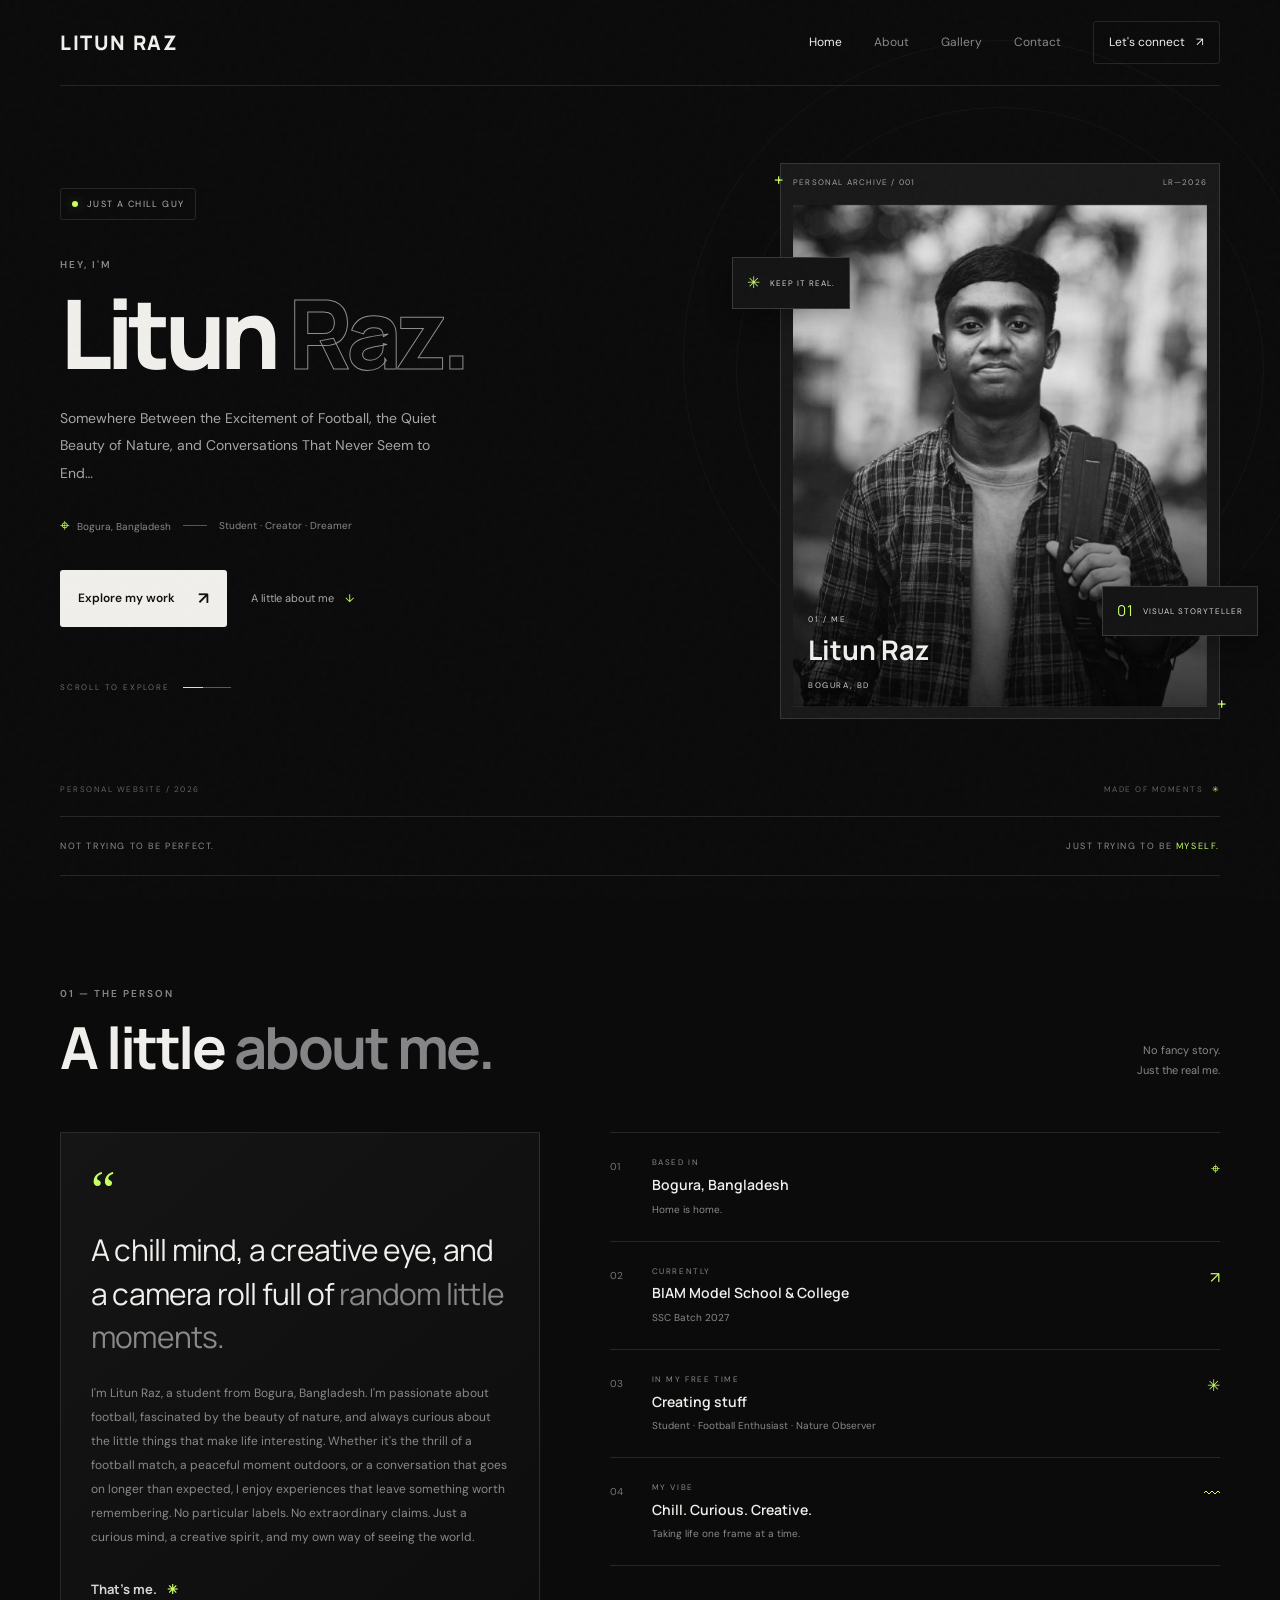
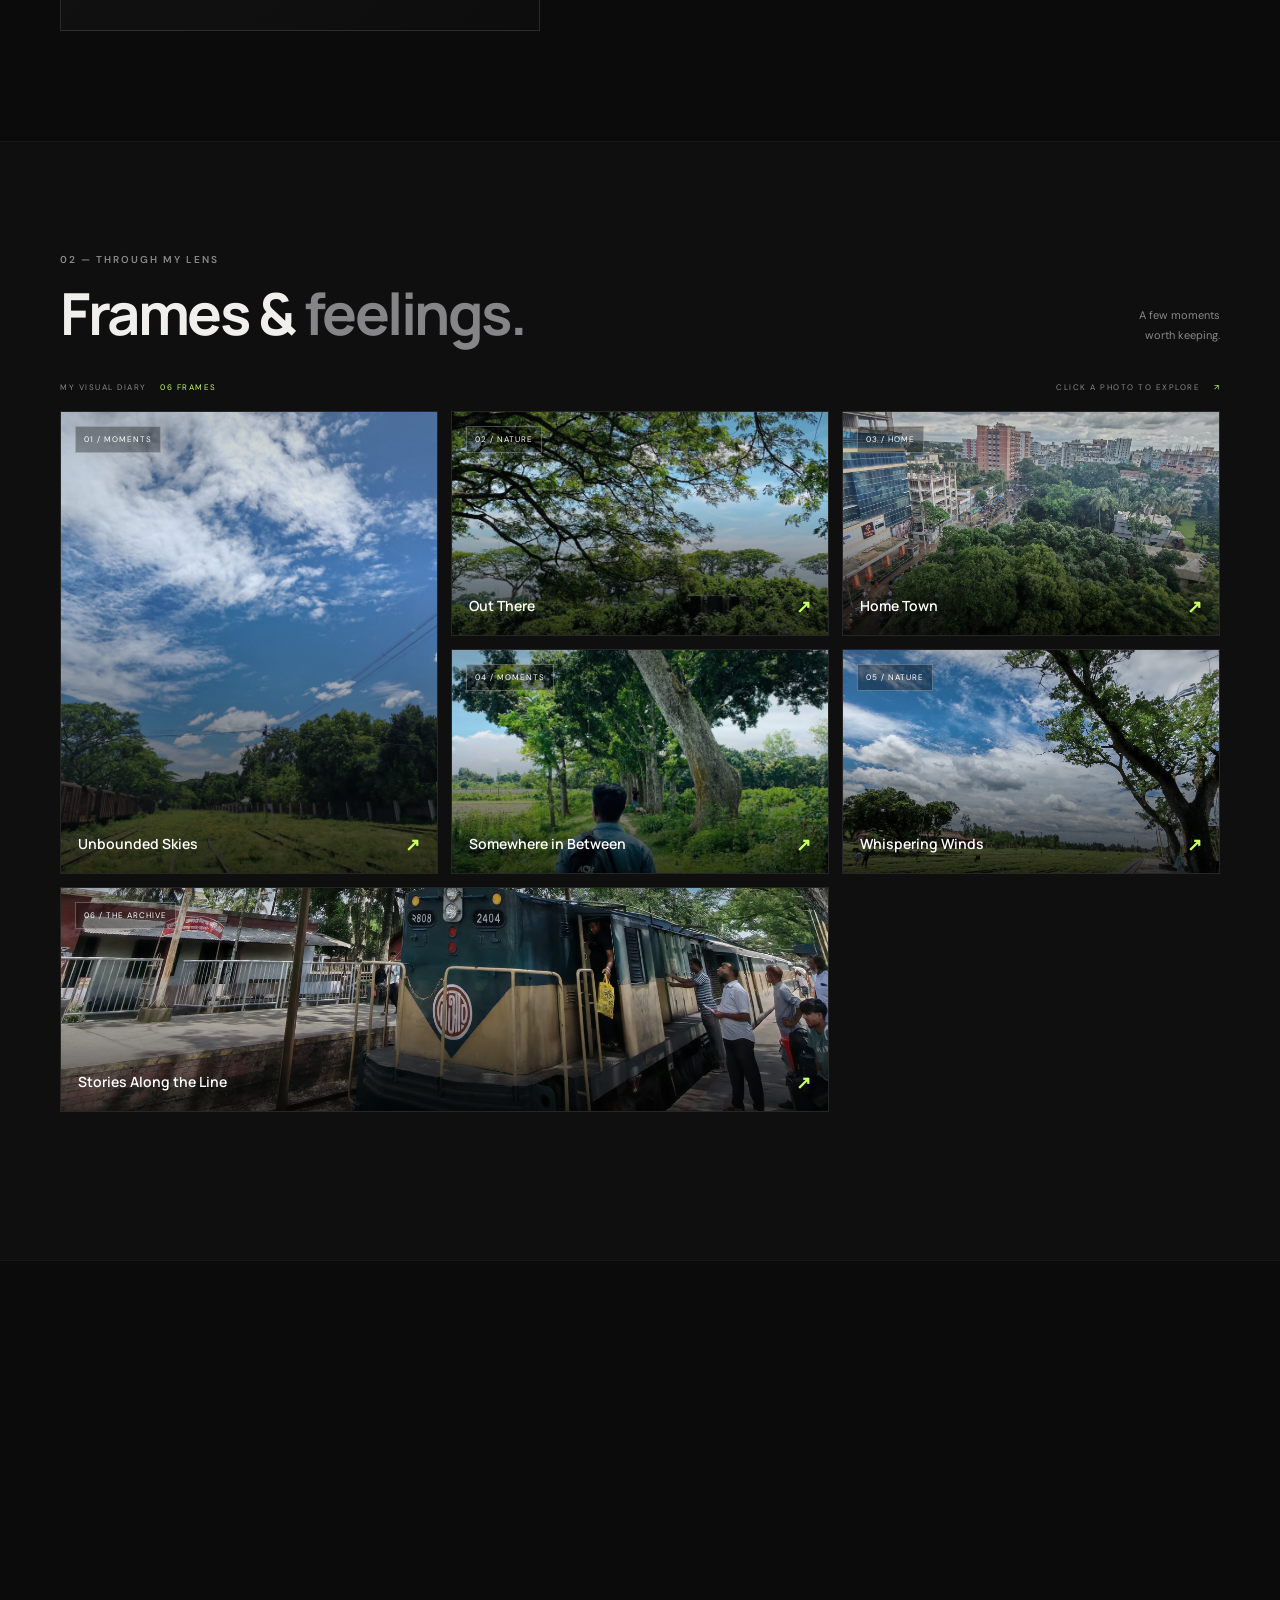
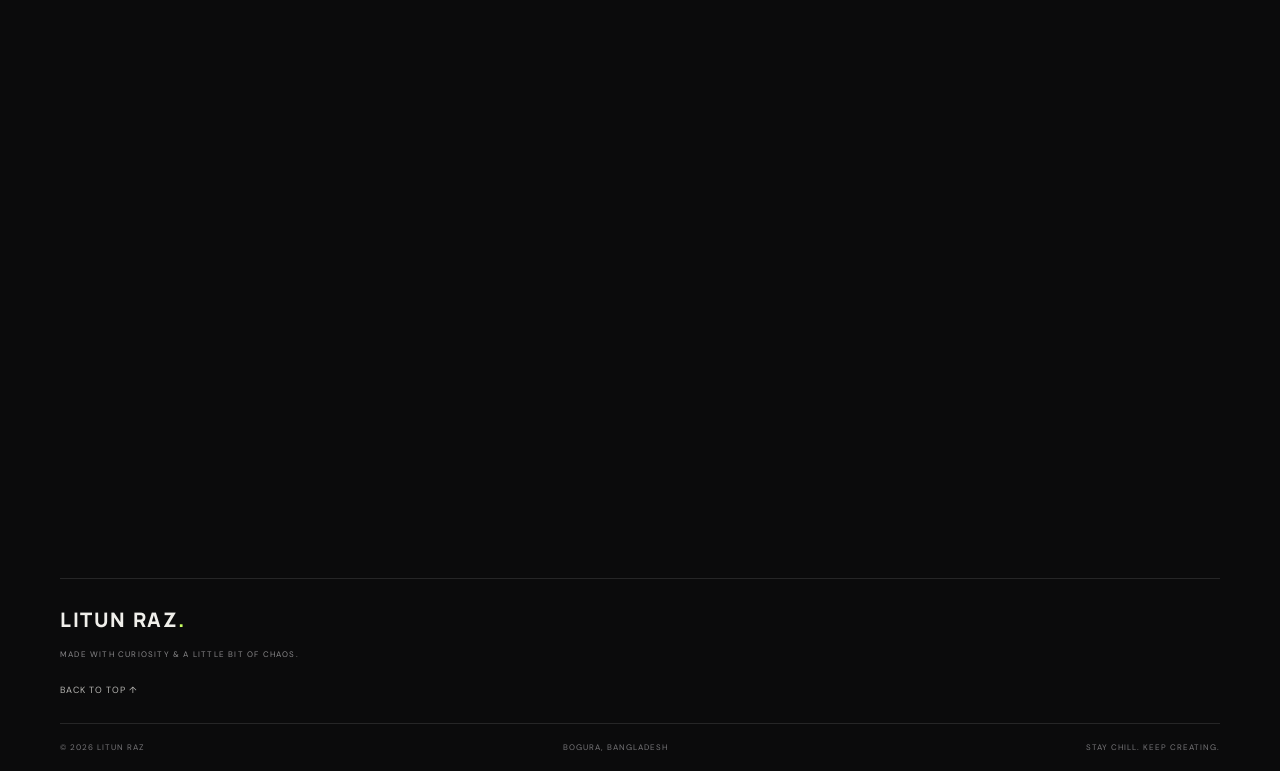
==== index.html @ 37dab56e "Initial commit" ====
<!DOCTYPE html>
<html lang="en">
<head>
  <meta charset="UTF-8">
  <meta name="viewport" content="width=device-width, initial-scale=1.0">
  <meta name="theme-color" content="#0b0b0c">
  <meta name="description" content="Litun Raz — student, photographer, videographer and creative soul from Bogura, Bangladesh.">
  <meta name="author" content="Litun Raz">
  <meta name="title" content="Litun Raz">
  <title>Litun Raz — A Creative Soul</title>

  <link rel="preconnect" href="https://fonts.googleapis.com">
  <link rel="preconnect" href="https://fonts.gstatic.com" crossorigin>
  <link href="https://fonts.googleapis.com/css2?family=DM+Sans:wght@400;500;600;700&family=Manrope:wght@400;500;600;700;800&display=swap" rel="stylesheet">
  <link rel="stylesheet" href="css/style.css">

  <!--favicon-->
  <link rel="icon" type="image/png" href="favicon/favicon-96x96.png" sizes="96x96" />
<link rel="icon" type="image/svg+xml" href="favicon/favicon.svg" />
<link rel="shortcut icon" href="favicon/favicon.ico" />
<link rel="apple-touch-icon" sizes="180x180" href="favicon/apple-touch-icon.png" />
<link rel="manifest" href="favicon/site.webmanifest" />

<!--script-->
  <script src="js/script.js" defer></script>
</head>

<body>
  <div class="noise" aria-hidden="true"></div>
  <div class="scroll-progress" id="scrollProgress"></div>

  <!-- NAVIGATION -->
  <header class="navbar" id="navbar">
    <a class="brand" href="#home" aria-label="Litun Raz home">
      <span class="brand-name">LITUN RAZ</span>
    </a>

    <button class="menu-toggle" id="menuToggle"
      aria-label="Open navigation" aria-expanded="false"
      aria-controls="navLinks">
      <span></span><span></span>
    </button>

    <nav class="nav-links" id="navLinks">
      <a class="nav-link active" href="#home">Home</a>
      <a class="nav-link" href="#about">About</a>
      <a class="nav-link" href="#gallery">Gallery</a>
      <a class="nav-link" href="#contact">Contact</a>
      <a class="nav-cta" href="#contact">Let's connect <span>↗</span></a>
    </nav>
  </header>

  <main>
    <!-- HERO -->
    <section class="hero section-wrap" id="home">
      <div class="hero-copy reveal">
        <div class="availability">
          <span class="status-dot"></span>
          <span>JUST A CHILL GUY</span>
        </div>

        <p class="eyebrow">HEY, I'M</p>
        <h1>Litun <span class="name-outline">Raz.</span></h1>

        <p class="hero-description">
          Somewhere Between the Excitement of Football, the Quiet Beauty of Nature, and Conversations That Never Seem to End…
        </p>

        <div class="hero-meta">
          <span><span class="meta-icon">⌖</span> Bogura, Bangladesh</span>
          <span class="meta-divider"></span>
          <span>Student · Creator · Dreamer</span>
        </div>

        <div class="hero-actions">
          <a href="#gallery" class="button button-light">
            Explore my work <span>↗</span>
          </a>
          <a href="#about" class="text-link">A little about me <span>↓</span></a>
        </div>

        <div class="hero-footnote">
          <span>SCROLL TO EXPLORE</span>
          <span class="scroll-line"></span>
        </div>
      </div>

      <div class="hero-visual reveal" id="heroVisual">
        <div class="hero-frame">
          <div class="frame-top">
            <span>PERSONAL ARCHIVE / 001</span>
            <span>LR—2026</span>
          </div>

          <img
            src="images/litunraz.jpg"
            alt="Portrait of Litun Raz"
            class="hero-photo"
            fetchpriority="high"
          >

          <div class="photo-shade"></div>

          <div class="photo-caption">
            <span class="caption-index">01 / ME</span>
            <span class="caption-name">Litun Raz</span>
            <span class="caption-place">BOGURA, BD</span>
          </div>
          <span class="frame-cross cross-one">+</span>
          <span class="frame-cross cross-two">+</span>
        </div>

        <div class="floating-note note-top">
          <span class="note-symbol">✳</span>
          <span>KEEP IT REAL.</span>
        </div>
        <div class="floating-note note-bottom">
          <span class="note-number">01</span>
          <span>VISUAL STORYTELLER</span>
        </div>
        <span class="orbit orbit-one"></span>
        <span class="orbit orbit-two"></span>
      </div>

      <div class="hero-bottom">
        <span>PERSONAL WEBSITE / 2026</span>
        <span>MADE OF MOMENTS <span class="tiny-star">✳</span></span>
      </div>
    </section>

    <!-- INTRO STRIP -->
    <section class="intro-strip section-wrap reveal">
      <p>NOT TRYING TO BE PERFECT.</p>
      <p>JUST TRYING TO BE <span>MYSELF.</span></p>
    </section>

    <!-- ABOUT -->
    <section class="section section-wrap" id="about">
      <div class="section-heading reveal">
        <div>
          <p class="eyebrow">01 — THE PERSON</p>
          <h2>A little <span>about me.</span></h2>
        </div>
        <p class="heading-note">No fancy story.<br>Just the real me.</p>
      </div>

      <div class="about-grid">
        <div class="about-main reveal">
          <span class="about-quote-mark">“</span>
          <p class="about-statement">
            A chill mind, a creative eye, and a camera roll full of
            <span>random little moments.</span>
          </p>
          <p class="about-description">
            I'm Litun Raz, a student from Bogura, Bangladesh. I'm passionate about football, fascinated by the beauty of nature, and always curious about the little things that make life interesting.

Whether it's the thrill of a football match, a peaceful moment outdoors, or a conversation that goes on longer than expected, I enjoy experiences that leave something worth remembering.

No particular labels. No extraordinary claims. Just a curious mind, a creative spirit, and my own way of seeing the world.
          </p>
          <div class="signature">That's me. <span>✳</span></div>
        </div>

        <div class="about-details reveal">
          <div class="detail-card">
            <span class="detail-index">01</span>
            <div>
              <p class="detail-label">BASED IN</p>
              <h3>Bogura, Bangladesh</h3>
              <p>Home is home.</p>
            </div>
            <span class="detail-icon">⌖</span>
          </div>

          <div class="detail-card">
            <span class="detail-index">02</span>
            <div>
              <p class="detail-label">CURRENTLY</p>
              <h3>BIAM Model School & College</h3>
              <p>SSC Batch 2027</p>
            </div>
            <span class="detail-icon">↗</span>
          </div>

          <div class="detail-card">
            <span class="detail-index">03</span>
            <div>
              <p class="detail-label">IN MY FREE TIME</p>
              <h3>Creating stuff</h3>
              <p>Student · Football Enthusiast · Nature Observer</p>
            </div>
            <span class="detail-icon">✳</span>
          </div>

          <div class="detail-card">
            <span class="detail-index">04</span>
            <div>
              <p class="detail-label">MY VIBE</p>
              <h3>Chill. Curious. Creative.</h3>
              <p>Taking life one frame at a time.</p>
            </div>
            <span class="detail-icon">〰</span>
          </div>
        </div>
      </div>
    </section>

    <!-- GALLERY -->
    <section class="section gallery-section" id="gallery">
      <div class="section-wrap">
        <div class="section-heading reveal">
          <div>
            <p class="eyebrow">02 — THROUGH MY LENS</p>
            <h2>Frames & <span>feelings.</span></h2>
          </div>
          <p class="heading-note">A few moments<br>worth keeping.</p>
        </div>

        <div class="gallery-toolbar reveal">
          <p>MY VISUAL DIARY <span id="photoCount">06 FRAMES</span></p>
          <p>CLICK A PHOTO TO EXPLORE <span>↗</span></p>
        </div>

        <div class="gallery-grid" id="galleryGrid">
          <button class="gallery-item gallery-large reveal"
            data-category="moments" data-title="Quiet moments"
            data-image="images/photo-1.jpg"
            aria-label="View Quiet moments photograph">
            <img src="images/station.jpg" alt="Quiet moments"
              loading="lazy">
            <span class="gallery-overlay"></span>
            <span class="gallery-tag">01 / MOMENTS</span>
            <span class="gallery-caption">Unbounded Skies <span>↗</span></span>
          </button>

          <button class="gallery-item reveal"
            data-category="nature" data-title="Out there"
            data-image="images/photo-2.jpg"
            aria-label="View Out there photograph">
            <img src="images/image2.png" alt="Out there"
              loading="lazy">
            <span class="gallery-overlay"></span>
            <span class="gallery-tag">02 / NATURE</span>
            <span class="gallery-caption">Out There <span>↗</span></span>
          </button>

          <button class="gallery-item reveal"
            data-category="creative" data-title="Little details"
            data-image="images/photo-3.jpg"
            aria-label="View Little details photograph">
            <img src="images/home.jpg" alt="Little details"
              loading="lazy">
            <span class="gallery-overlay"></span>
            <span class="gallery-tag">03 / HOME</span>
            <span class="gallery-caption">Home Town <span>↗</span></span>
          </button>

          <button class="gallery-item reveal"
            data-category="moments" data-title="Somewhere in between"
            data-image="images/photo-4.jpg"
            aria-label="View Somewhere in between photograph">
            <img src="images/image1.png" alt="Somewhere in between"
              loading="lazy">
            <span class="gallery-overlay"></span>
            <span class="gallery-tag">04 / MOMENTS</span>
            <span class="gallery-caption">Somewhere in Between <span>↗</span></span>
          </button>

          <button class="gallery-item reveal"
            data-category="nature" data-title="A different view"
            data-image="images/photo-5.jpg"
            aria-label="View A different view photograph">
            <img src="images/bonarpara.jpg" alt="A different view"
              loading="lazy">
            <span class="gallery-overlay"></span>
            <span class="gallery-tag">05 / NATURE</span>
            <span class="gallery-caption">Whispering Winds <span>↗</span></span>
          </button>

          <button class="gallery-item gallery-wide reveal"
            data-category="creative" data-title="Made of memories"
            data-image="images/photo-6.jpg"
            aria-label="View Made of memories photograph">
            <img src="images/train.jpg" alt="Made of memories"
              loading="lazy">
            <span class="gallery-overlay"></span>
            <span class="gallery-tag">06 / THE ARCHIVE</span>
            <span class="gallery-caption">Stories Along the Line <span>↗</span></span>
          </button>
        </div>

        <p class="gallery-hint reveal">
          GOOD PHOTOS. GOOD DAYS. NO PARTICULAR ORDER.
        </p>
      </div>
    </section>

    <!-- CONTACT -->
    <section class="section section-wrap contact-section" id="contact">
      <div class="contact-panel reveal">
        <div class="contact-top">
          <p class="eyebrow">03 — YOUR TURN</p>
          <span class="contact-star">✳</span>
        </div>

        <h2>Got something<br>on your <span>mind?</span></h2>
        <p class="contact-description">
          For a conversation, a creative idea, or just a hello —
          my inbox is open.
        </p>

        <a class="button button-light email-button"
          href="https://www.instagram.com/litun_raz_saad/?hl=en" target="_blank">
          Say hello <span>↗</span>
        </a>

        <div class="social-list">
          <a class="social-link" href="YOUR_FACEBOOK_URL"
            target="_blank" rel="noopener noreferrer">
            <span class="social-number">01</span>
            <span>Facebook</span><span class="social-arrow">↗</span>
          </a>
          <a class="social-link" href="https://www.instagram.com/litun_raz_saad/?hl=en"
            target="_blank" rel="noopener noreferrer">
            <span class="social-number">02</span>
            <span>Instagram</span><span class="social-arrow">↗</span>
          </a>
          <a class="social-link" href="https://wa.me/+8801816361631" target="_blank">
            <span class="social-number">03</span>
            <span>WhatsApp</span><span class="social-arrow">↗</span>
          </a>
          <a class="social-link" href="mailto:YOUR_EMAIL@gmail.com">
            <span class="social-number">04</span>
            <span>Email</span><span class="social-arrow">↗</span>
          </a>
        </div>
      </div>
    </section>
  </main>

  <!-- FOOTER -->
  <footer class="footer section-wrap">
    <a class="footer-brand" href="#home">LITUN RAZ<span>.</span></a>
    <p>MADE WITH CURIOSITY & A LITTLE BIT OF CHAOS.</p>
    <a class="back-top" href="#home">BACK TO TOP ↑</a>
    <div class="footer-bottom">
      <span>© <span id="currentYear">2026</span> LITUN RAZ</span>
      <span>BOGURA, BANGLADESH</span>
      <span>STAY CHILL. KEEP CREATING.</span>
    </div>
  </footer>

  <!-- PHOTO VIEWER -->
  <div class="lightbox" id="lightbox"
    role="dialog" aria-modal="true"
    aria-label="Photo viewer" aria-hidden="true">
    <button class="lightbox-close" id="lightboxClose"
      aria-label="Close photo viewer">×</button>
    <button class="lightbox-prev" id="lightboxPrev"
      aria-label="Previous photo">←</button>
    <figure class="lightbox-figure">
      <img src="" alt="" id="lightboxImage">
      <figcaption id="lightboxCaption"></figcaption>
    </figure>
    <button class="lightbox-next" id="lightboxNext"
      aria-label="Next photo">→</button>
    <p class="lightbox-counter" id="lightboxCounter">01 / 06</p>
  </div>
</body>
</html>
---- css/style.css ----
:root {
  --bg: #0b0b0c;
  --surface: #111112;
  --surface-2: #171719;
  --text: #f0efeb;
  --muted: #89888a;
  --line: rgba(255, 255, 255, 0.11);
  --accent: #c8ff62;
  --font: "DM Sans", sans-serif;
  --display: "Manrope", sans-serif;
  --page: min(1160px, calc(100% - 80px));
}

* {
  box-sizing: border-box;
  margin: 0;
  padding: 0;
}

html {
  scroll-behavior: smooth;
  scroll-padding-top: 95px;
  scrollbar-color: #38383b var(--bg);
}

body {
  background: var(--bg);
  color: var(--text);
  font-family: var(--font);
  font-size: 14px;
  line-height: 1.6;
  overflow-x: hidden;
  -webkit-font-smoothing: antialiased;
}

body.menu-open,
body.lightbox-open {
  overflow: hidden;
}

a {
  color: inherit;
  text-decoration: none;
}

button {
  font: inherit;
}

button,
a {
  -webkit-tap-highlight-color: transparent;
}

button:focus-visible,
a:focus-visible {
  outline: 2px solid var(--accent);
  outline-offset: 5px;
}

img {
  display: block;
  max-width: 100%;
}

::selection {
  background: var(--accent);
  color: #111;
}

.noise {
  position: fixed;
  inset: 0;
  z-index: 50;
  pointer-events: none;
  opacity: 0.035;
  background-image: url("data:image/svg+xml,%3Csvg viewBox='0 0 180 180' xmlns='http://www.w3.org/2000/svg'%3E%3Cfilter id='n'%3E%3CfeTurbulence type='fractalNoise' baseFrequency='.9' numOctaves='3' stitchTiles='stitch'/%3E%3C/filter%3E%3Crect width='100%25' height='100%25' filter='url(%23n)' opacity='.5'/%3E%3C/svg%3E");
}

.scroll-progress {
  position: fixed;
  inset: 0 auto auto 0;
  width: 0;
  height: 2px;
  background: var(--accent);
  z-index: 101;
}

.section-wrap {
  width: var(--page);
  margin-inline: auto;
}

.section {
  padding-block: 110px;
}

/* NAVIGATION */

.navbar {
  width: var(--page);
  height: 86px;
  margin-inline: auto;
  display: flex;
  justify-content: space-between;
  align-items: center;
  position: relative;
  z-index: 100;
  border-bottom: 1px solid var(--line);
}

.brand {
  display: inline-flex;
  align-items: center;
  gap: 11px;
}

.brand-mark {
  display: grid;
  place-items: center;
  width: 34px;
  height: 34px;
  border: 1px solid var(--line);
  border-radius: 50%;
  font-family: var(--display);
  font-weight: 800;
  font-size: 12px;
}

.brand-mark span {
  color: var(--accent);
  margin-left: 1px;
}

.brand-name,
.footer-brand {
  font-family: var(--display);
  font-weight: 800;
  font-size: 20px;
  letter-spacing: 1.6px;
}

.brand-dot,
.footer-brand span {
  color: var(--accent);
}

.nav-links {
  display: flex;
  align-items: center;
  gap: 32px;
}

.nav-link {
  color: var(--muted);
  font-size: 12px;
  transition: color 0.25s ease;
}

.nav-link:hover,
.nav-link.active {
  color: var(--text);
}

.nav-cta {
  padding: 11px 15px;
  border: 1px solid var(--line);
  border-radius: 3px;
  font-size: 12px;
  transition: background 0.25s, color 0.25s;
}

.nav-cta span {
  margin-left: 8px;
}

.nav-cta:hover {
  background: var(--text);
  color: var(--bg);
}

.menu-toggle {
  display: none;
  background: none;
  color: var(--text);
  border: 1px solid var(--line);
  width: 42px;
  height: 42px;
  border-radius: 50%;
  cursor: pointer;
}

.menu-toggle span {
  display: block;
  width: 17px;
  height: 1px;
  background: currentColor;
  margin: 5px auto;
  transition: transform 0.25s;
}

.menu-toggle[aria-expanded="true"] span:first-child {
  transform: translateY(3px) rotate(45deg);
}

.menu-toggle[aria-expanded="true"] span:last-child {
  transform: translateY(-3px) rotate(-45deg);
}

/* HERO */

.hero {
  min-height: 660px;
  min-height: min(730px, calc(100svh - 86px));
  display: grid;
  grid-template-columns: 1.05fr 0.95fr;
  align-items: center;
  gap: 35px;
  padding-top: 65px;
  padding-bottom: 85px;
  position: relative;
}

.hero-copy {
  position: relative;
  z-index: 2;
}

.availability {
  display: inline-flex;
  align-items: center;
  gap: 9px;
  border: 1px solid var(--line);
  padding: 8px 11px;
  border-radius: 3px;
  color: #b5b4b0;
  font-size: 9px;
  letter-spacing: 1.4px;
  margin-bottom: 37px;
}

.status-dot {
  width: 6px;
  height: 6px;
  background: var(--accent);
  border-radius: 50%;
  box-shadow: 0 0 12px #c8ff6255;
}

.eyebrow {
  color: var(--muted);
  font-size: 10px;
  letter-spacing: 2px;
  font-weight: 600;
}

.hero h1 {
  font-family: var(--display);
  font-size: clamp(58px, 7.5vw, 100px);
  letter-spacing: -6px;
  line-height: 0.99;
  font-weight: 800;
  margin: 12px 0 25px;
}

.name-outline {
  color: transparent;
  -webkit-text-stroke: 1px #8e8e8e;
}

.hero-description {
  color: #a7a6a4;
  max-width: 385px;
  font-size: 14px;
  line-height: 1.95;
}

.hero-meta {
  display: flex;
  align-items: center;
  flex-wrap: wrap;
  gap: 12px;
  margin-top: 25px;
  color: var(--muted);
  font-size: 10px;
}

.meta-icon {
  color: var(--accent);
  font-size: 17px;
  vertical-align: -1px;
  margin-right: 4px;
}

.meta-divider {
  width: 24px;
  height: 1px;
  background: #555;
}

.hero-actions {
  display: flex;
  align-items: center;
  flex-wrap: wrap;
  gap: 24px;
  margin-top: 31px;
}

.button {
  display: inline-flex;
  align-items: center;
  justify-content: center;
  gap: 23px;
  padding: 14px 17px;
  border: 1px solid transparent;
  border-radius: 3px;
  font-size: 12px;
  font-weight: 600;
  transition: transform 0.25s, background 0.25s, color 0.25s;
}

.button:hover {
  transform: translateY(-3px);
}

.button-light {
  background: var(--text);
  color: #101010;
}

.button-light:hover {
  background: var(--accent);
}

.button span {
  font-size: 17px;
}

.text-link {
  color: #aaa9a6;
  font-size: 11px;
}

.text-link span {
  margin-left: 8px;
  color: var(--accent);
}

.hero-footnote {
  display: flex;
  align-items: center;
  gap: 13px;
  color: #6c6b6b;
  font-size: 8px;
  letter-spacing: 1.8px;
  margin-top: 54px;
}

.scroll-line {
  width: 48px;
  height: 1px;
  background: #5a5a5a;
  position: relative;
  overflow: hidden;
}

.scroll-line::after {
  content: "";
  position: absolute;
  width: 20px;
  height: 1px;
  background: var(--accent);
  animation: scroll-line 2s ease-in-out infinite;
}

@keyframes scroll-line {
  from { transform: translateX(-100%); }
  to { transform: translateX(250%); }
}

/* HERO PHOTO + 3D */

.hero-visual {
  width: 100%;
  max-width: 440px;
  justify-self: end;
  position: relative;
  perspective: 1000px;
}

.hero-frame {
  position: relative;
  width: 100%;
  aspect-ratio: 0.79;
  background: #19191a;
  border: 1px solid #363638;
  padding: 12px;
  transform-style: preserve-3d;
  transition: transform 0.25s ease-out;
}

.frame-top {
  height: 29px;
  display: flex;
  align-items: flex-start;
  justify-content: space-between;
  font-size: 8px;
  letter-spacing: 1.2px;
  color: #a1a09e;
}

.hero-photo {
  width: 100%;
  height: calc(100% - 29px);
  object-fit: cover;
  object-position: center;
  background: #222;
}

.photo-shade {
  position: absolute;
  inset: 41px 12px 12px;
  background: linear-gradient(180deg, transparent 48%, #000b 100%);
  pointer-events: none;
}

.photo-caption {
  position: absolute;
  bottom: 27px;
  left: 27px;
  right: 27px;
  display: flex;
  flex-direction: column;
  align-items: flex-start;
}

.caption-index,
.caption-place {
  color: #ccc;
  font-size: 8px;
  letter-spacing: 1.6px;
}

.caption-name {
  font-family: var(--display);
  font-size: 27px;
  font-weight: 700;
  margin-block: 3px 7px;
}

.frame-cross {
  position: absolute;
  color: var(--accent);
  font-size: 17px;
}

.cross-one {
  top: 2px;
  left: -7px;
}

.cross-two {
  bottom: 1px;
  right: -7px;
}

.floating-note {
  position: absolute;
  z-index: 3;
  display: flex;
  align-items: center;
  gap: 9px;
  padding: 12px 14px;
  border: 1px solid #39393a;
  background: #141415;
  color: #d4d3d0;
  font-size: 8px;
  letter-spacing: 1px;
  box-shadow: 0 8px 25px #0005;
}

.note-top {
  top: 17%;
  left: -48px;
}

.note-bottom {
  bottom: 15%;
  right: -38px;
}

.note-symbol {
  color: var(--accent);
  font-size: 16px;
}

.note-number {
  color: var(--accent);
  font-family: var(--display);
  font-size: 15px;
}

.orbit {
  position: absolute;
  border: 1px solid #ffffff09;
  border-radius: 50%;
  z-index: -1;
  pointer-events: none;
}

.orbit-one {
  width: 120%;
  aspect-ratio: 1;
  top: -10%;
  left: -10%;
}

.orbit-two {
  width: 145%;
  aspect-ratio: 1;
  top: -22%;
  left: -22%;
}

.hero-bottom {
  position: absolute;
  bottom: 20px;
  left: 0;
  right: 0;
  display: flex;
  justify-content: space-between;
  color: #626164;
  font-size: 8px;
  letter-spacing: 1.5px;
}

.tiny-star {
  color: var(--accent);
  margin-left: 5px;
}

/* INTRO STRIP */

.intro-strip {
  border-top: 1px solid var(--line);
  border-bottom: 1px solid var(--line);
  padding-block: 22px;
  display: flex;
  justify-content: space-between;
  gap: 20px;
  color: #8e8d8b;
  font-size: 9px;
  letter-spacing: 1.6px;
}

.intro-strip span {
  color: var(--accent);
}

/* SECTION HEADINGS */

.section-heading {
  display: flex;
  justify-content: space-between;
  align-items: flex-end;
  gap: 24px;
  margin-bottom: 52px;
}

.section-heading h2,
.contact-panel h2 {
  font-family: var(--display);
  font-size: clamp(35px, 5vw, 58px);
  font-weight: 700;
  letter-spacing: -2.5px;
  line-height: 1.12;
  margin-top: 13px;
}

.section-heading h2 span,
.contact-panel h2 span {
  color: #858487;
}

.heading-note {
  color: var(--muted);
  font-size: 11px;
  line-height: 1.8;
  text-align: right;
}

/* ABOUT */

.about-grid {
  display: grid;
  grid-template-columns: 0.88fr 1.12fr;
  gap: 70px;
}

.about-main {
  position: relative;
  padding: 30px;
  background: linear-gradient(140deg, #151516, #0d0d0e);
  border: 1px solid var(--line);
  align-self: start;
}

.about-quote-mark {
  color: var(--accent);
  font-family: Georgia, serif;
  font-size: 55px;
  line-height: 1;
}

.about-statement {
  font-family: var(--display);
  font-size: clamp(22px, 2.5vw, 30px);
  line-height: 1.45;
  letter-spacing: -0.8px;
  margin: 10px 0 22px;
}

.about-statement span {
  color: #89888b;
}

.about-description {
  color: var(--muted);
  font-size: 12px;
  line-height: 2;
}

.signature {
  display: flex;
  align-items: center;
  gap: 10px;
  margin-top: 30px;
  color: #d7d6d2;
  font-family: var(--display);
  font-size: 13px;
  font-weight: 700;
}

.signature span {
  color: var(--accent);
}

.about-details {
  border-top: 1px solid var(--line);
}

.detail-card {
  display: grid;
  grid-template-columns: 28px 1fr 25px;
  align-items: start;
  gap: 14px;
  padding: 23px 0;
  border-bottom: 1px solid var(--line);
  transition: padding 0.25s;
}

.detail-card:hover {
  padding-left: 6px;
}

.detail-index {
  color: #777679;
  font-size: 10px;
  padding-top: 3px;
}

.detail-label {
  color: var(--muted);
  font-size: 8px;
  letter-spacing: 1.6px;
  margin-bottom: 5px;
}

.detail-card h3 {
  font-family: var(--display);
  font-size: 14px;
  font-weight: 600;
  overflow-wrap: anywhere;
}

.detail-card p:last-child {
  color: var(--muted);
  font-size: 10px;
  margin-top: 5px;
}

.detail-icon {
  color: var(--accent);
  font-size: 16px;
  text-align: right;
}

/* GALLERY */

.gallery-section {
  background: #0f0f10;
  border-top: 1px solid #ffffff08;
  border-bottom: 1px solid #ffffff08;
}

.gallery-section .section-heading {
  margin-bottom: 35px;
}

.gallery-toolbar {
  display: flex;
  justify-content: space-between;
  gap: 15px;
  margin-bottom: 18px;
  color: #89888a;
  font-size: 8px;
  letter-spacing: 1.5px;
}

.gallery-toolbar span {
  color: var(--accent);
  margin-left: 10px;
}

.gallery-grid {
  display: grid;
  grid-template-columns: repeat(3, minmax(0, 1fr));
  grid-auto-rows: 225px;
  gap: 13px;
}

.gallery-item {
  position: relative;
  overflow: hidden;
  background: #1a1a1b;
  border: 1px solid #ffffff0d;
  text-align: left;
  cursor: zoom-in;
  min-width: 0;
  isolation: isolate;
}

.gallery-large {
  grid-row: span 2;
}

.gallery-wide {
  grid-column: span 2;
}

.gallery-item img {
  width: 100%;
  height: 100%;
  object-fit: cover;
  filter: saturate(0.78);
  transition: transform 0.7s cubic-bezier(.2, .7, .2, 1),
    filter 0.5s;
}

.gallery-item:hover img {
  transform: scale(1.055);
  filter: saturate(1);
}

.gallery-overlay {
  position: absolute;
  inset: 0;
  background: linear-gradient(180deg, #0003, transparent 35%, #000b);
  transition: opacity 0.3s;
}

.gallery-tag {
  position: absolute;
  top: 14px;
  left: 14px;
  padding: 6px 8px;
  border: 1px solid #ffffff44;
  background: #0005;
  color: #fff;
  font-size: 8px;
  letter-spacing: 1px;
}

.gallery-caption {
  position: absolute;
  left: 17px;
  right: 17px;
  bottom: 15px;
  display: flex;
  justify-content: space-between;
  align-items: center;
  font-family: var(--display);
  font-size: 14px;
  font-weight: 600;
  color: #fff;
}

.gallery-caption span {
  color: var(--accent);
  font-size: 18px;
  transition: transform 0.25s;
}

.gallery-item:hover .gallery-caption span {
  transform: translate(3px, -3px);
}

.gallery-hint {
  margin-top: 25px;
  text-align: center;
  font-size: 8px;
  letter-spacing: 1.6px;
  color: #727174;
}

/* CONTACT */

.contact-section {
  padding-block: 100px;
}

.contact-panel {
  position: relative;
  overflow: hidden;
  border: 1px solid var(--line);
  background: radial-gradient(ellipse at 95% 5%, #c8ff620d, transparent 42%),
    #101011;
  padding: clamp(25px, 6vw, 65px);
}

.contact-top {
  display: flex;
  justify-content: space-between;
  align-items: center;
}

.contact-star {
  font-size: 26px;
  color: var(--accent);
  animation: star-turn 14s linear infinite;
}

@keyframes star-turn {
  to { transform: rotate(360deg); }
}

.contact-panel h2 {
  font-size: clamp(42px, 7vw, 76px);
  margin-top: 35px;
}

.contact-description {
  max-width: 365px;
  color: var(--muted);
  font-size: 12px;
  line-height: 1.9;
  margin-top: 18px;
}

.email-button {
  margin-top: 25px;
}

.social-list {
  margin-top: 55px;
  border-top: 1px solid var(--line);
  display: grid;
  grid-template-columns: repeat(2, minmax(0, 1fr));
  column-gap: 35px;
}

.social-link {
  display: grid;
  grid-template-columns: 30px 1fr 20px;
  gap: 10px;
  align-items: center;
  padding: 20px 0;
  border-bottom: 1px solid var(--line);
  font-size: 12px;
  transition: color 0.25s;
}

.social-link:hover {
  color: var(--accent);
}

.social-number {
  color: #777679;
  font-size: 9px;
}

.social-arrow {
  justify-self: end;
  font-size: 17px;
  transition: transform 0.25s;
}

.social-link:hover .social-arrow {
  transform: translate(3px, -3px);
}

/* FOOTER */

.footer {
  padding-top: 25px;
  border-top: 1px solid var(--line);
}

.footer-brand {
  display: inline-block;
}

.footer > p {
  color: var(--muted);
  font-size: 8px;
  letter-spacing: 1.2px;
  margin-top: 12px;
}

.back-top {
  display: inline-block;
  color: #b7b6b3;
  font-size: 9px;
  letter-spacing: 1px;
  margin-top: 22px;
}

.back-top:hover {
  color: var(--accent);
}

.footer-bottom {
  display: flex;
  justify-content: space-between;
  flex-wrap: wrap;
  gap: 12px;
  border-top: 1px solid var(--line);
  margin-top: 24px;
  padding-block: 17px;
  color: #777679;
  font-size: 8px;
  letter-spacing: 1px;
}

/* PHOTO LIGHTBOX */

.lightbox {
  position: fixed;
  inset: 0;
  z-index: 200;
  display: flex;
  align-items: center;
  justify-content: center;
  padding: 65px 65px 80px;
  background: #080809f5;
  backdrop-filter: blur(14px);
  opacity: 0;
  visibility: hidden;
  pointer-events: none;
  transition: opacity 0.25s, visibility 0.25s;
}

.lightbox.is-open {
  opacity: 1;
  visibility: visible;
  pointer-events: auto;
}

.lightbox-figure {
  width: 100%;
  height: 100%;
  display: flex;
  flex-direction: column;
  align-items: center;
  justify-content: center;
  gap: 15px;
}

.lightbox-figure img {
  width: auto;
  height: auto;
  max-width: 100%;
  max-height: calc(100% - 30px);
  object-fit: contain;
}

.lightbox-figure figcaption {
  color: #d5d4d0;
  font-size: 11px;
  letter-spacing: 1px;
}

.lightbox-close,
.lightbox-prev,
.lightbox-next {
  position: absolute;
  display: grid;
  place-items: center;
  border: 1px solid #ffffff2b;
  background: #ffffff09;
  color: #fff;
  cursor: pointer;
  transition: background 0.2s, color 0.2s;
}

.lightbox-close:hover,
.lightbox-prev:hover,
.lightbox-next:hover {
  background: var(--accent);
  color: #111;
}

.lightbox-close {
  top: 20px;
  right: 22px;
  width: 42px;
  height: 42px;
  font-size: 27px;
}

.lightbox-prev,
.lightbox-next {
  top: 50%;
  width: 42px;
  height: 42px;
  border-radius: 50%;
  transform: translateY(-50%);
}

.lightbox-prev {
  left: 17px;
}

.lightbox-next {
  right: 17px;
}

.lightbox-counter {
  position: absolute;
  bottom: 22px;
  color: var(--muted);
  font-size: 10px;
  letter-spacing: 2px;
}

/* SCROLL REVEALS */

.reveal {
  opacity: 0;
  transform: translateY(22px);
  transition: opacity 0.75s ease, transform 0.75s cubic-bezier(.2, .7, .2, 1);
}

.reveal.visible {
  opacity: 1;
  transform: translateY(0);
}

@media (prefers-reduced-motion: reduce) {
  *,
  *::before,
  *::after {
    scroll-behavior: auto !important;
    animation-duration: 0.01ms !important;
    animation-iteration-count: 1 !important;
    transition-duration: 0.01ms !important;
  }

  .reveal {
    opacity: 1;
    transform: none;
  }
}

/* TABLETS */

@media (max-width: 900px) {
  :root {
    --page: calc(100% - 48px);
  }

  .navbar {
    height: 72px;
  }

  .nav-links {
    gap: 19px;
  }

  .hero {
    min-height: 610px;
    gap: 25px;
    padding-top: 45px;
  }

  .hero h1 {
    font-size: clamp(56px, 8vw, 78px);
    letter-spacing: -4px;
  }

  .hero-visual {
    max-width: 350px;
  }

  .note-top {
    left: -20px;
  }

  .note-bottom {
    right: -18px;
  }

  .section {
    padding-block: 80px;
  }

  .about-grid {
    gap: 35px;
  }

  .about-main {
    padding: 23px;
  }

  .gallery-grid {
    grid-auto-rows: 190px;
  }
}

/* PHONES */

@media (max-width: 640px) {
  :root {
    --page: calc(100% - 32px);
  }

  body {
    font-size: 13px;
  }

  html {
    scroll-padding-top: 72px;
  }

  .navbar {
    height: 66px;
  }

  .brand-mark {
    width: 30px;
    height: 30px;
    font-size: 11px;
  }

  .brand-name {
    font-size: 11px;
  }

  .menu-toggle {
    display: block;
    width: 38px;
    height: 38px;
  }

  .nav-links {
    position: absolute;
    top: calc(100% + 1px);
    left: 0;
    right: 0;
    display: flex;
    flex-direction: column;
    align-items: stretch;
    gap: 0;
    padding: 10px 15px 15px;
    background: #111112;
    border: 1px solid var(--line);
    opacity: 0;
    visibility: hidden;
    transform: translateY(-7px);
    transition: opacity 0.25s, transform 0.25s, visibility 0.25s;
  }

  .nav-links.is-open {
    opacity: 1;
    visibility: visible;
    transform: translateY(0);
  }

  .nav-link {
    padding: 12px 0;
    border-bottom: 1px solid var(--line);
    font-size: 12px;
  }

  .nav-cta {
    margin-top: 12px;
    text-align: center;
  }

  .hero {
    min-height: auto;
    grid-template-columns: 1fr;
    gap: 35px;
    padding-top: 42px;
    padding-bottom: 73px;
  }

  .availability {
    margin-bottom: 25px;
    padding: 7px 9px;
    font-size: 8px;
  }

  .hero h1 {
    font-size: clamp(53px, 14vw, 76px);
    letter-spacing: -3.7px;
    margin: 10px 0 18px;
  }

  .hero-description {
    max-width: 330px;
    font-size: 12px;
    line-height: 1.85;
  }

  .hero-meta {
    font-size: 9px;
    gap: 8px;
    margin-top: 17px;
  }

  .meta-divider {
    width: 12px;
  }

  .hero-actions {
    gap: 16px;
    margin-top: 23px;
  }

  .button {
    gap: 14px;
    padding: 12px 13px;
    font-size: 11px;
  }

  .text-link {
    font-size: 10px;
  }

  .hero-footnote {
    display: none;
  }

  .hero-visual {
    width: 78%;
    max-width: 310px;
    justify-self: center;
    margin: 5px auto 10px;
  }

  .hero-frame {
    padding: 9px;
  }

  .frame-top {
    height: 25px;
    font-size: 7px;
  }

  .hero-photo {
    height: calc(100% - 25px);
  }

  .photo-shade {
    inset: 34px 9px 9px;
  }

  .photo-caption {
    left: 20px;
    right: 20px;
    bottom: 20px;
  }

  .caption-name {
    font-size: 22px;
  }

  .floating-note {
    padding: 9px 10px;
    gap: 6px;
    font-size: 7px;
  }

  .note-top {
    left: -22px;
    top: 17%;
  }

  .note-bottom {
    right: -23px;
    bottom: 13%;
  }

  .orbit-one {
    width: 120%;
    left: -10%;
  }

  .orbit-two {
    width: 140%;
    left: -20%;
  }

  .hero-bottom {
    bottom: 17px;
    font-size: 7px;
    letter-spacing: 1px;
  }

  .intro-strip {
    padding-block: 17px;
    gap: 12px;
    font-size: 7px;
    letter-spacing: 0.7px;
  }

  .section {
    padding-block: 65px;
  }

  .section-heading {
    margin-bottom: 29px;
    gap: 12px;
  }

  .section-heading h2 {
    font-size: clamp(32px, 8.5vw, 43px);
    letter-spacing: -1.7px;
    margin-top: 9px;
  }

  .eyebrow {
    font-size: 8px;
    letter-spacing: 1.5px;
  }

  .heading-note {
    font-size: 9px;
    flex-shrink: 0;
  }

  .about-grid {
    grid-template-columns: 1fr;
    gap: 25px;
  }

  .about-main {
    padding: 21px;
  }

  .about-quote-mark {
    font-size: 43px;
  }

  .about-statement {
    font-size: 24px;
    margin: 5px 0 16px;
  }

  .about-description {
    font-size: 11px;
    line-height: 1.9;
  }

  .signature {
    margin-top: 20px;
    font-size: 12px;
  }

  .detail-card {
    grid-template-columns: 20px 1fr 20px;
    gap: 10px;
    padding: 18px 0;
  }

  .detail-card h3 {
    font-size: 12px;
  }

  .detail-card p:last-child {
    font-size: 9px;
  }

  .gallery-section .section-heading {
    margin-bottom: 24px;
  }

  .gallery-toolbar {
    font-size: 7px;
    letter-spacing: 0.7px;
    margin-bottom: 12px;
  }

  .gallery-toolbar span {
    margin-left: 4px;
  }

  .gallery-grid {
    grid-template-columns: repeat(2, minmax(0, 1fr));
    grid-auto-rows: auto;
    gap: 9px;
  }

  .gallery-item {
    aspect-ratio: 0.84;
  }

  .gallery-large {
    grid-row: span 2;
    aspect-ratio: auto;
    min-height: 100%;
  }

  .gallery-wide {
    grid-column: span 2;
    aspect-ratio: 1.65;
  }

  .gallery-tag {
    top: 9px;
    left: 8px;
    padding: 5px 6px;
    font-size: 6px;
    letter-spacing: 0.5px;
  }

  .gallery-caption {
    left: 9px;
    right: 8px;
    bottom: 10px;
    font-size: 10px;
    gap: 4px;
  }

  .gallery-caption span {
    font-size: 14px;
  }

  .gallery-hint {
    font-size: 7px;
    letter-spacing: 0.8px;
    line-height: 1.8;
  }

  .contact-section {
    padding-block: 65px;
  }

  .contact-panel {
    padding: 23px 19px;
  }

  .contact-star {
    font-size: 20px;
  }

  .contact-panel h2 {
    font-size: clamp(40px, 11vw, 55px);
    letter-spacing: -2px;
    margin-top: 25px;
  }

  .contact-description {
    font-size: 11px;
    margin-top: 14px;
  }

  .social-list {
    margin-top: 32px;
    grid-template-columns: 1fr;
  }

  .social-link {
    padding: 15px 0;
    font-size: 11px;
  }

  .footer > p {
    font-size: 7px;
    letter-spacing: 0.7px;
  }

  .footer-bottom {
    font-size: 7px;
    gap: 9px 15px;
    line-height: 1.6;
  }

  .footer-bottom span:last-child {
    width: 100%;
  }

  .lightbox {
    padding: 65px 35px;
  }

  .lightbox-close {
    top: 13px;
    right: 13px;
    width: 36px;
    height: 36px;
  }

  .lightbox-prev {
    left: 5px;
  }

  .lightbox-next {
    right: 5px;
  }

  .lightbox-prev,
  .lightbox-next {
    width: 32px;
    height: 32px;
  }
}

/* VERY SMALL PHONES */

@media (max-width: 360px) {
  :root {
    --page: calc(100% - 26px);
  }

  .hero h1 {
    font-size: 51px;
  }

  .hero-meta {
    font-size: 8px;
  }

  .hero-visual {
    width: 82%;
  }

  .section-heading h2 {
    font-size: 30px;
  }

  .heading-note {
    font-size: 8px;
  }

  .gallery-caption {
    font-size: 9px;
  }

  .gallery-toolbar {
    font-size: 6px;
  }
}
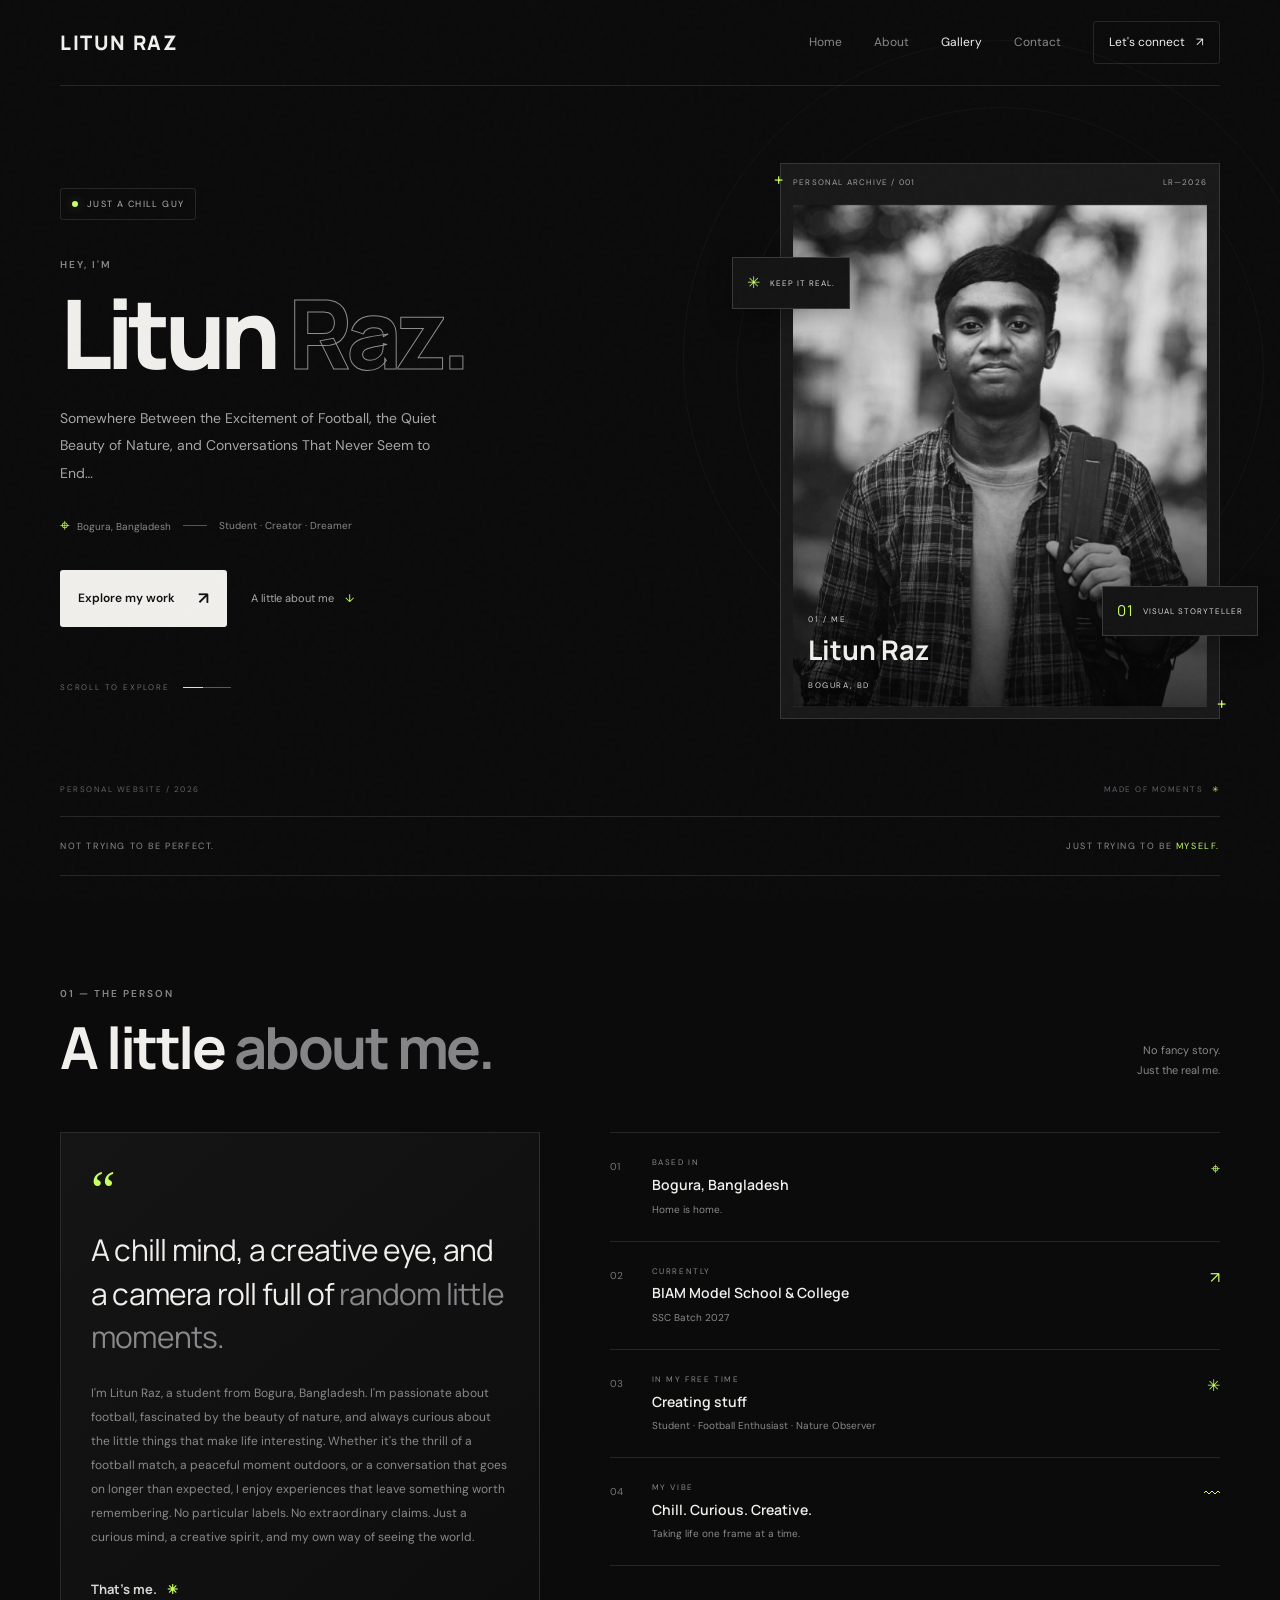
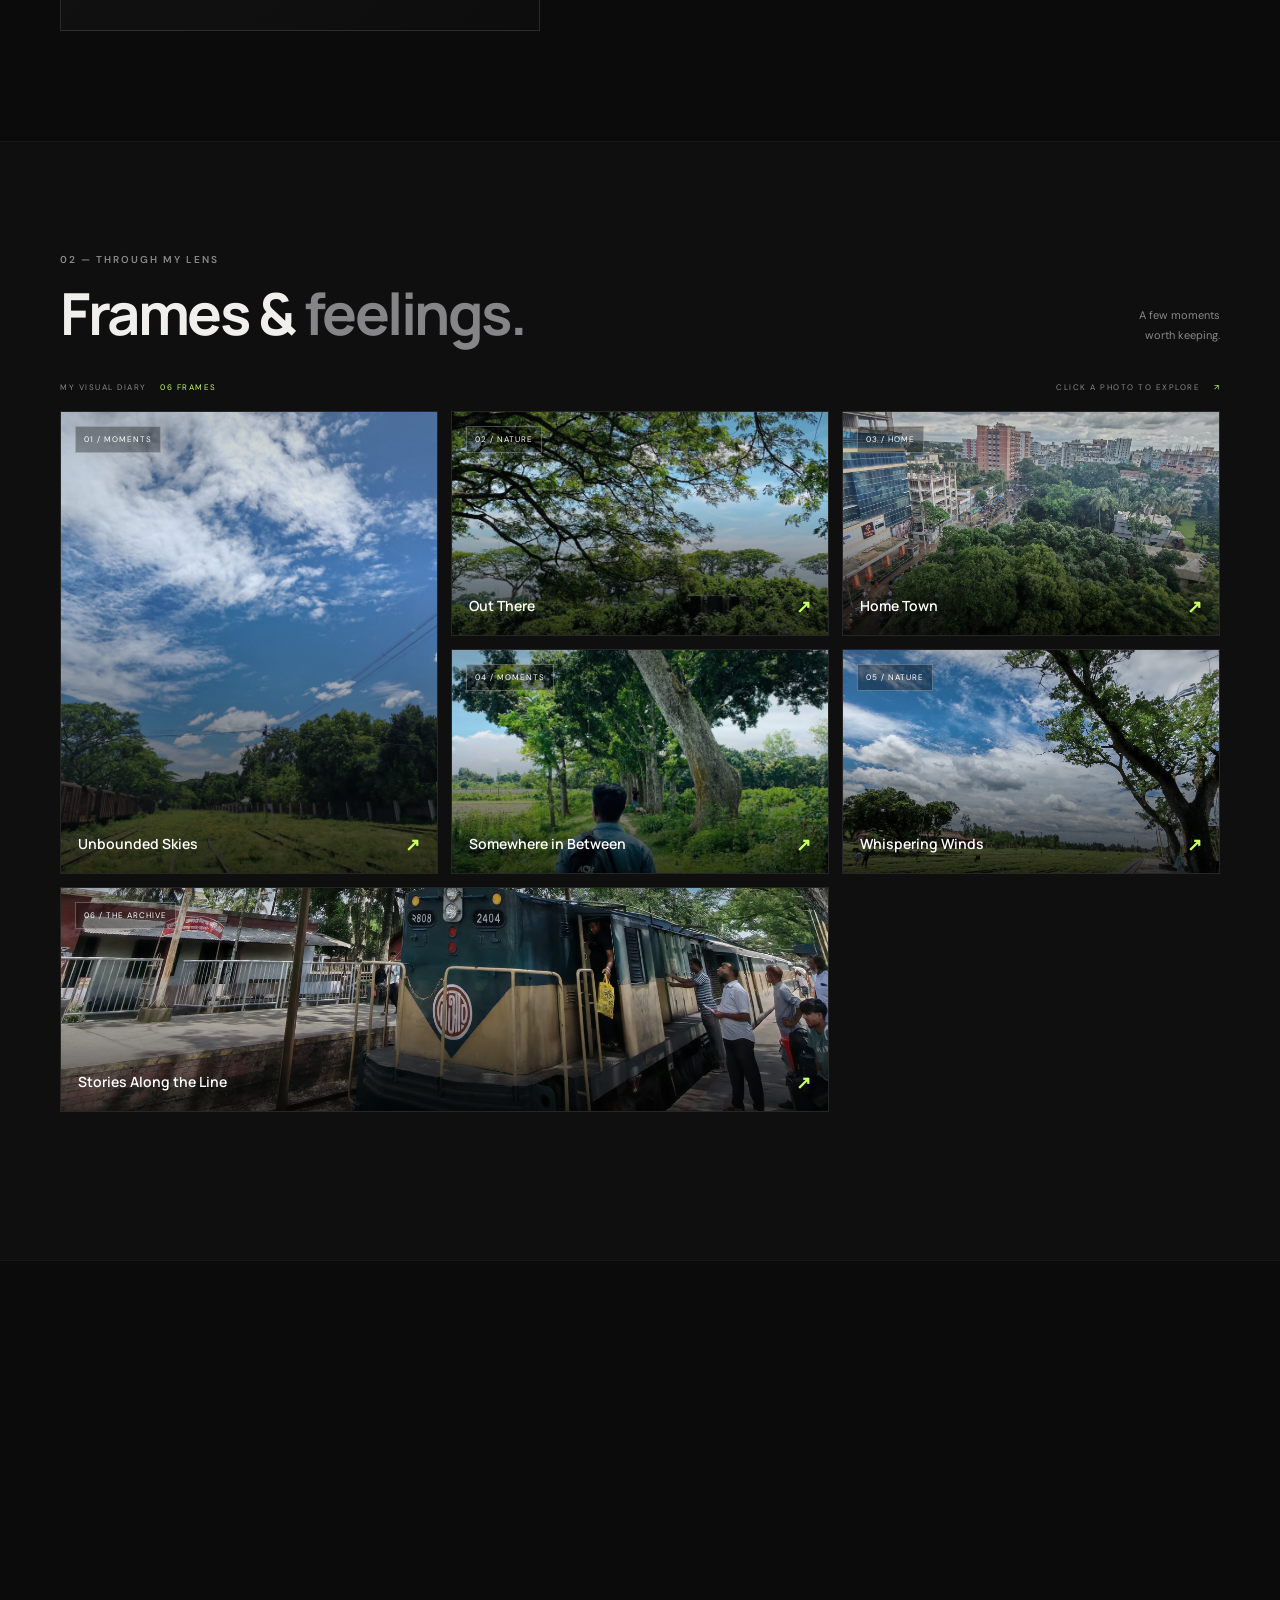
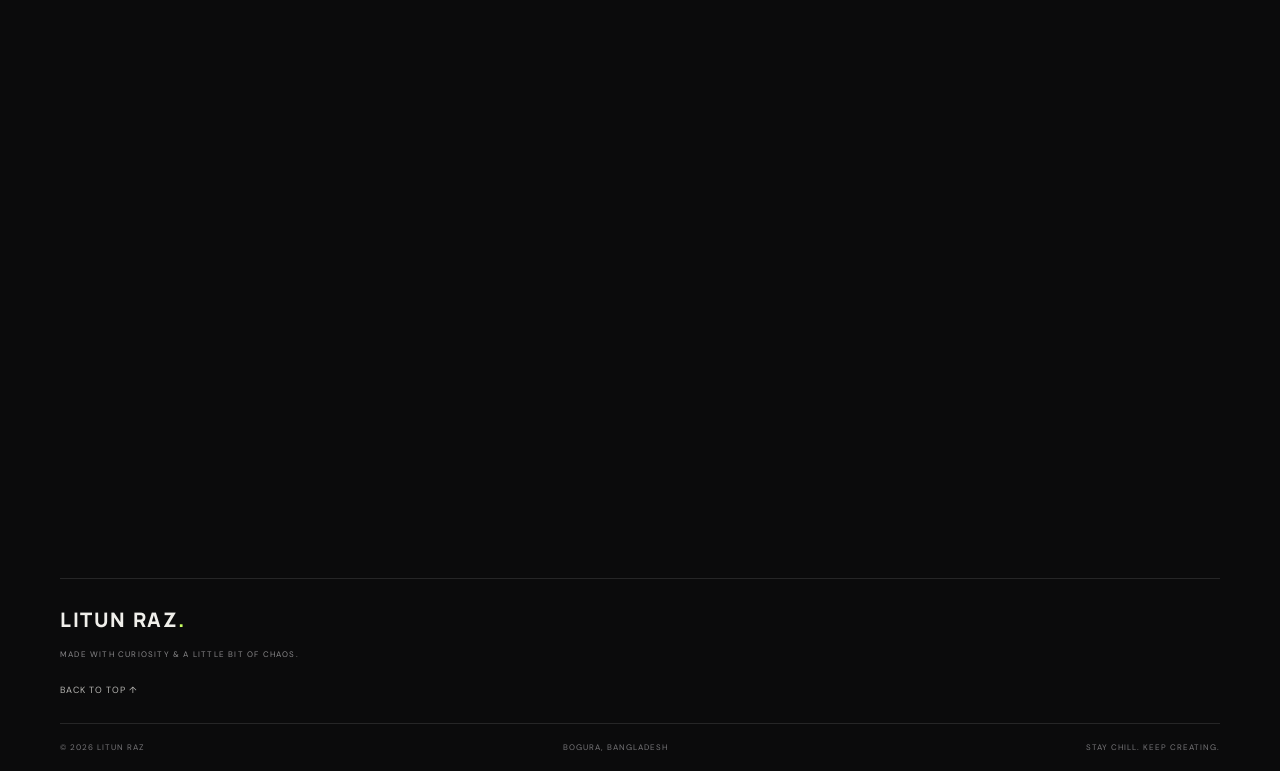
==== commit 8061584c: "update index.html, manifest.json, README.md, robots.txt, sitemap.xml" ====
--- a/index.html
+++ b/index.html
@@ -22,8 +22,58 @@
 <link rel="apple-touch-icon" sizes="180x180" href="favicon/apple-touch-icon.png" />
 <link rel="manifest" href="favicon/site.webmanifest" />
 
+<!-- Web App Manifest -->
+<link rel="manifest" href="/manifest.json">
+
+<!-- Open Graph: Facebook, Messenger, LinkedIn -->
+<meta property="og:type" content="website">
+<meta property="og:site_name" content="Litun Raz">
+<meta property="og:title" content="Litun Raz | Passion & Perspective">
+<meta property="og:description" content="Somewhere between the excitement of football, the quiet beauty of nature, and conversations that never seem to end. Discover Litun Raz's world.">
+<meta property="og:url" content="https://litunraz.netlify.app/">
+<meta property="og:image" content="https://litunraz.netlify.app/images/profile.jpg">
+<meta property="og:image:alt" content="Litun Raz — personal website">
+<meta property="og:image:width" content="1200">
+<meta property="og:image:height" content="630">
+<meta property="og:locale" content="en_US">
+
+<!-- X (Twitter) -->
+<meta name="twitter:card" content="summary_large_image">
+<meta name="twitter:title" content="Litun Raz | Passion & Perspective">
+<meta name="twitter:description" content="Student, football enthusiast, and nature observer from Bogura, Bangladesh.">
+<meta name="twitter:image" content="https://litunraz.netlify.app/images/profile.jpg">
+<meta name="twitter:image:alt" content="Litun Raz — personal website">
+
+<!-- Search appearance -->
+<meta name="application-name" content="Litun Raz">
+
 <!--script-->
   <script src="js/script.js" defer></script>
+
+  
+<script type="application/ld+json">
+{
+  "@context": "https://schema.org",
+  "@type": "Person",
+  "name": "Litun Raz",
+  "url": "https://litunraz.netlify.app/",
+  "image": "https://litunraz.netlify.app/images/profile.jpg",
+  "description": "A student from Bogura, Bangladesh, interested in football, nature, and creative expression.",
+  "address": {
+    "@type": "PostalAddress",
+    "addressLocality": "Bogura",
+    "addressCountry": "BD"
+  },
+  "knowsAbout": [
+    "Football",
+    "Nature",
+    "Photography",
+    "Videography",
+    "Drawing"
+  ]
+}
+</script>
+
 </head>
 
 <body>
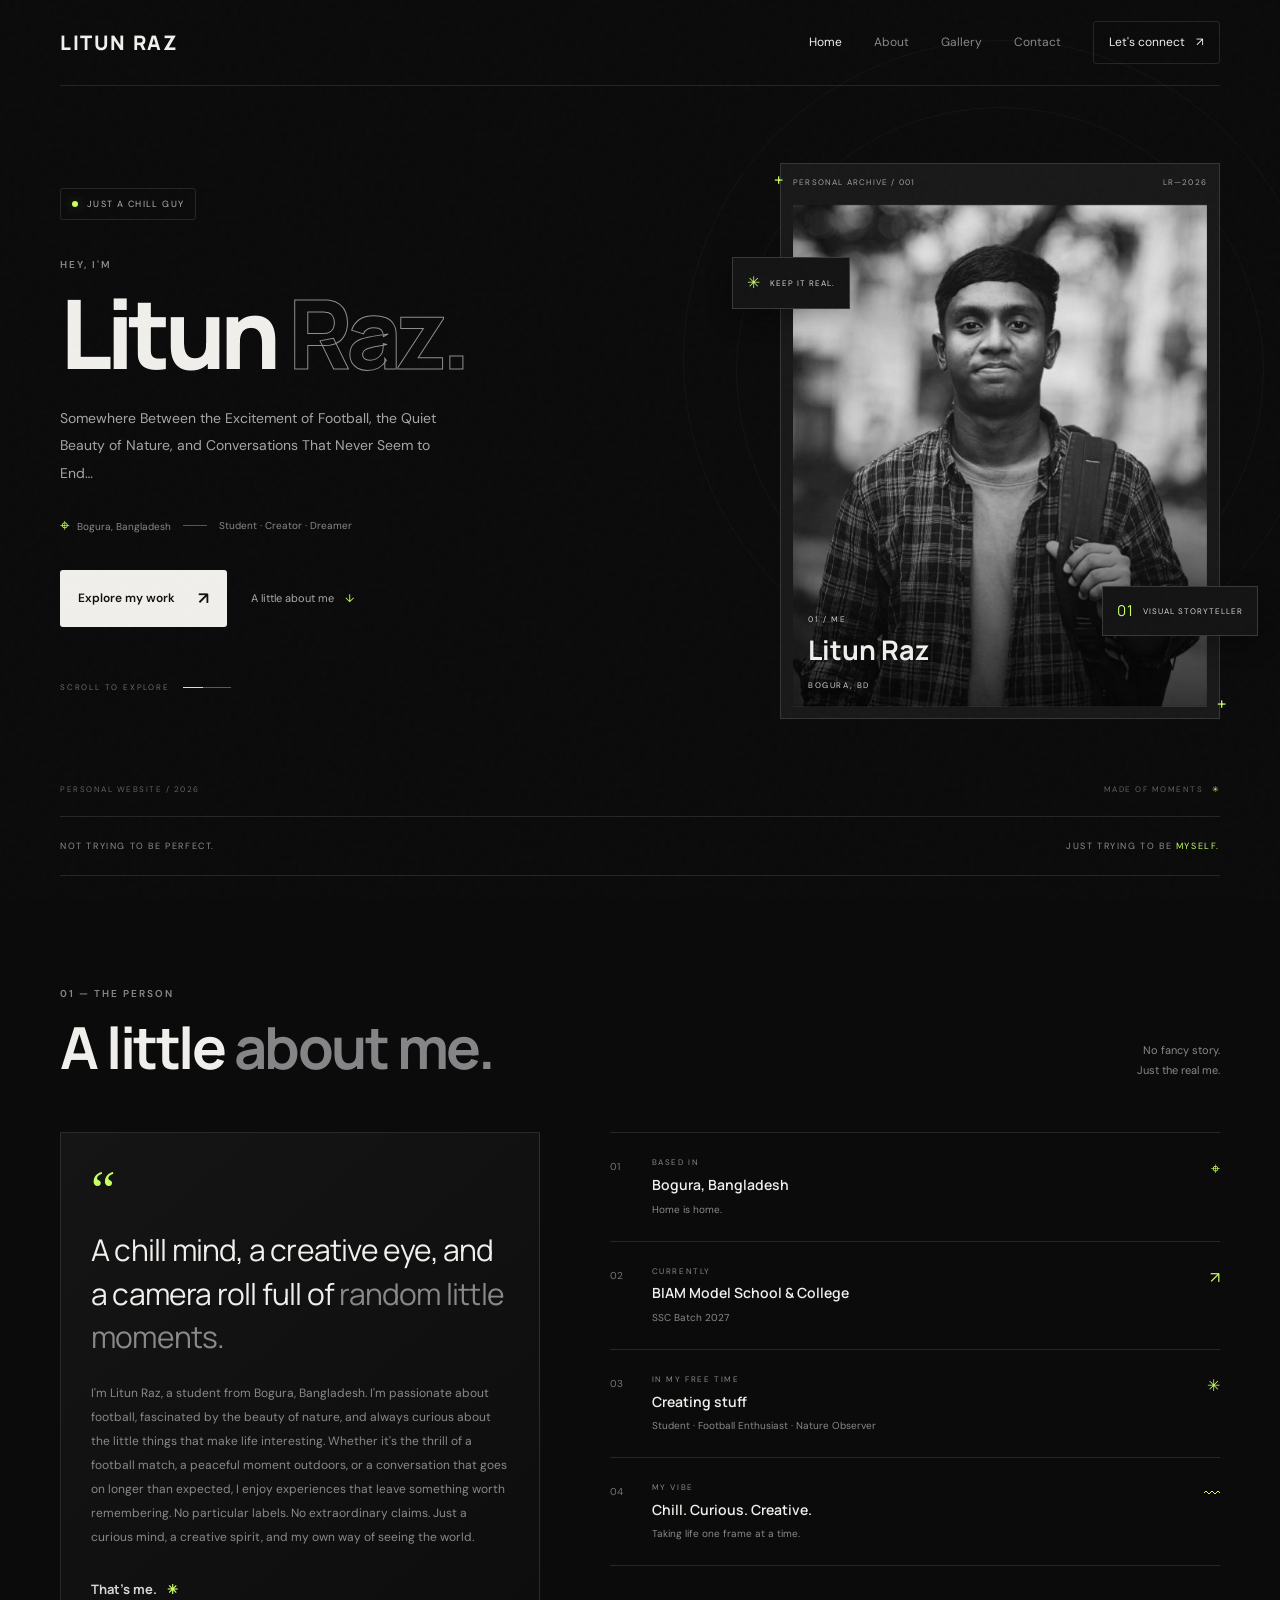
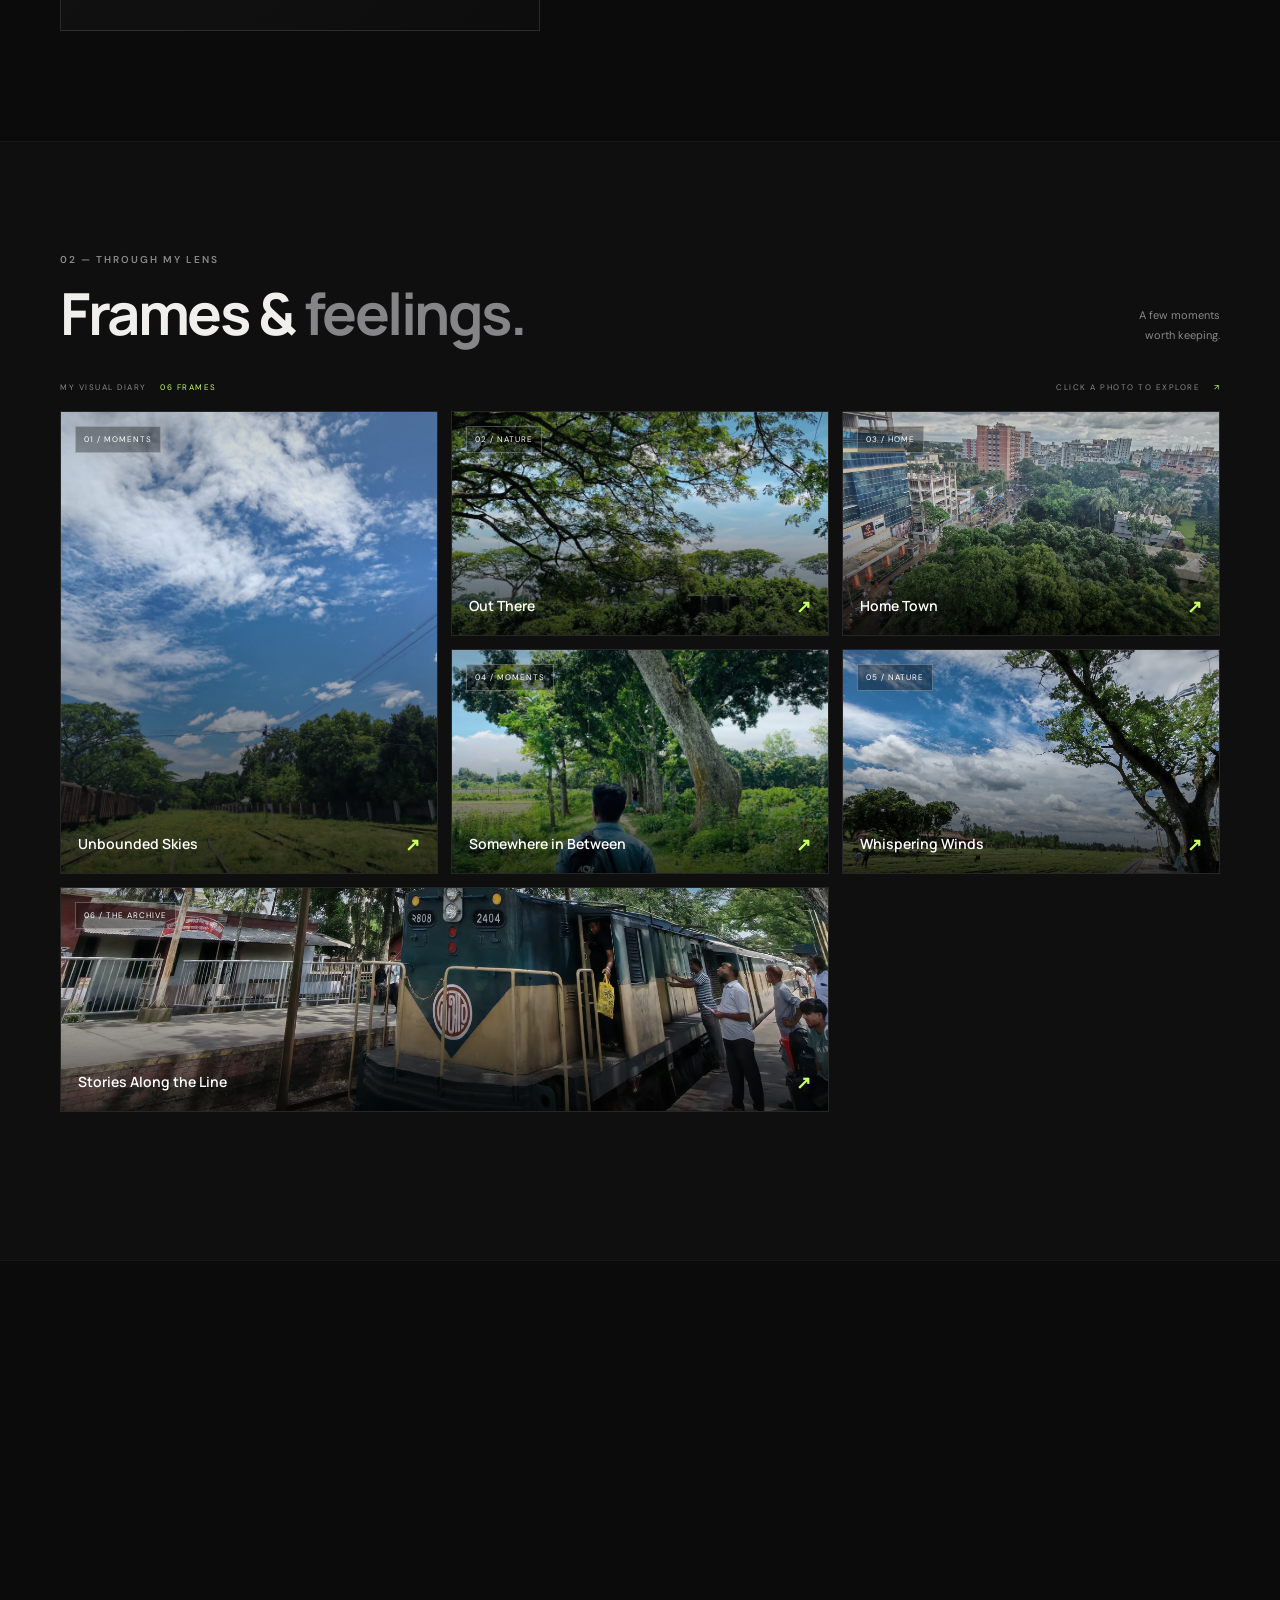
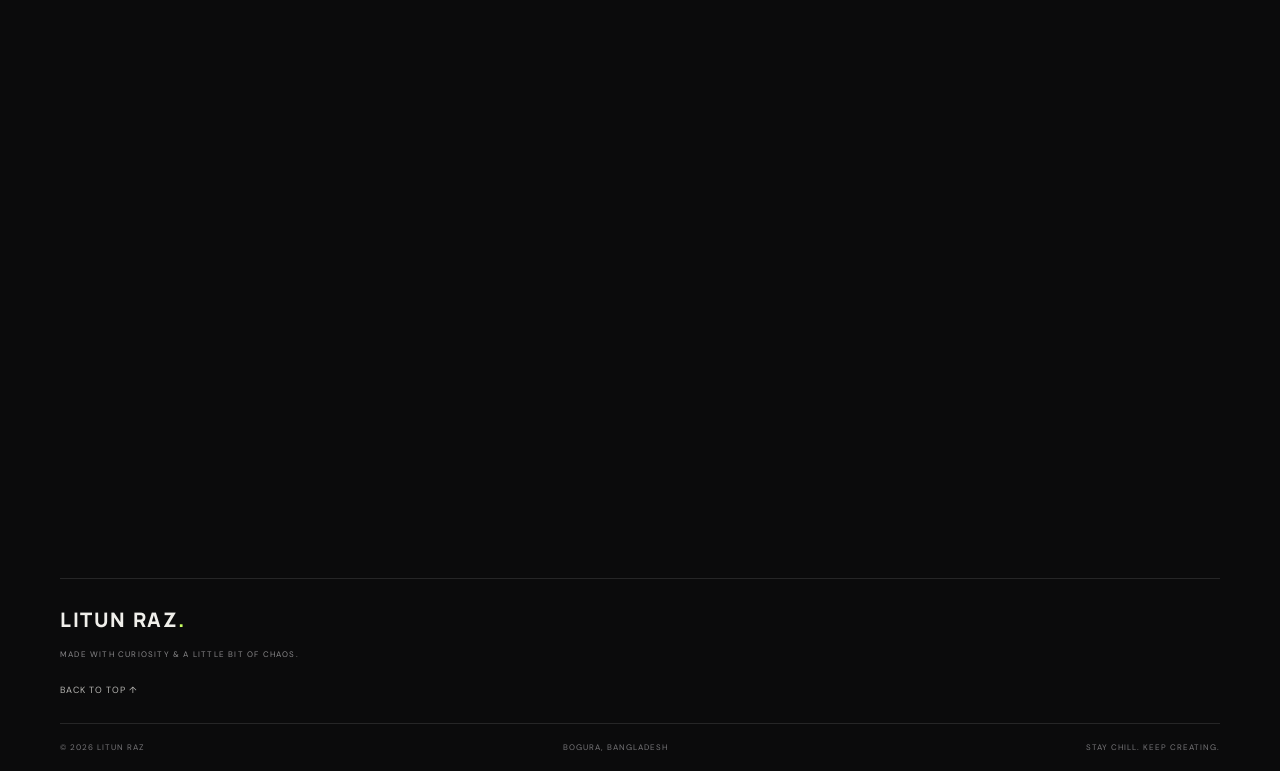
==== commit 06c9c135: "update index.html" ====
--- a/index.html
+++ b/index.html
@@ -24,6 +24,7 @@
 
 <!-- Web App Manifest -->
 <link rel="manifest" href="/manifest.json">
+<link rel="canonical" href="https://litunraz.netlify.app/">
 
 <!-- Open Graph: Facebook, Messenger, LinkedIn -->
 <meta property="og:type" content="website">
